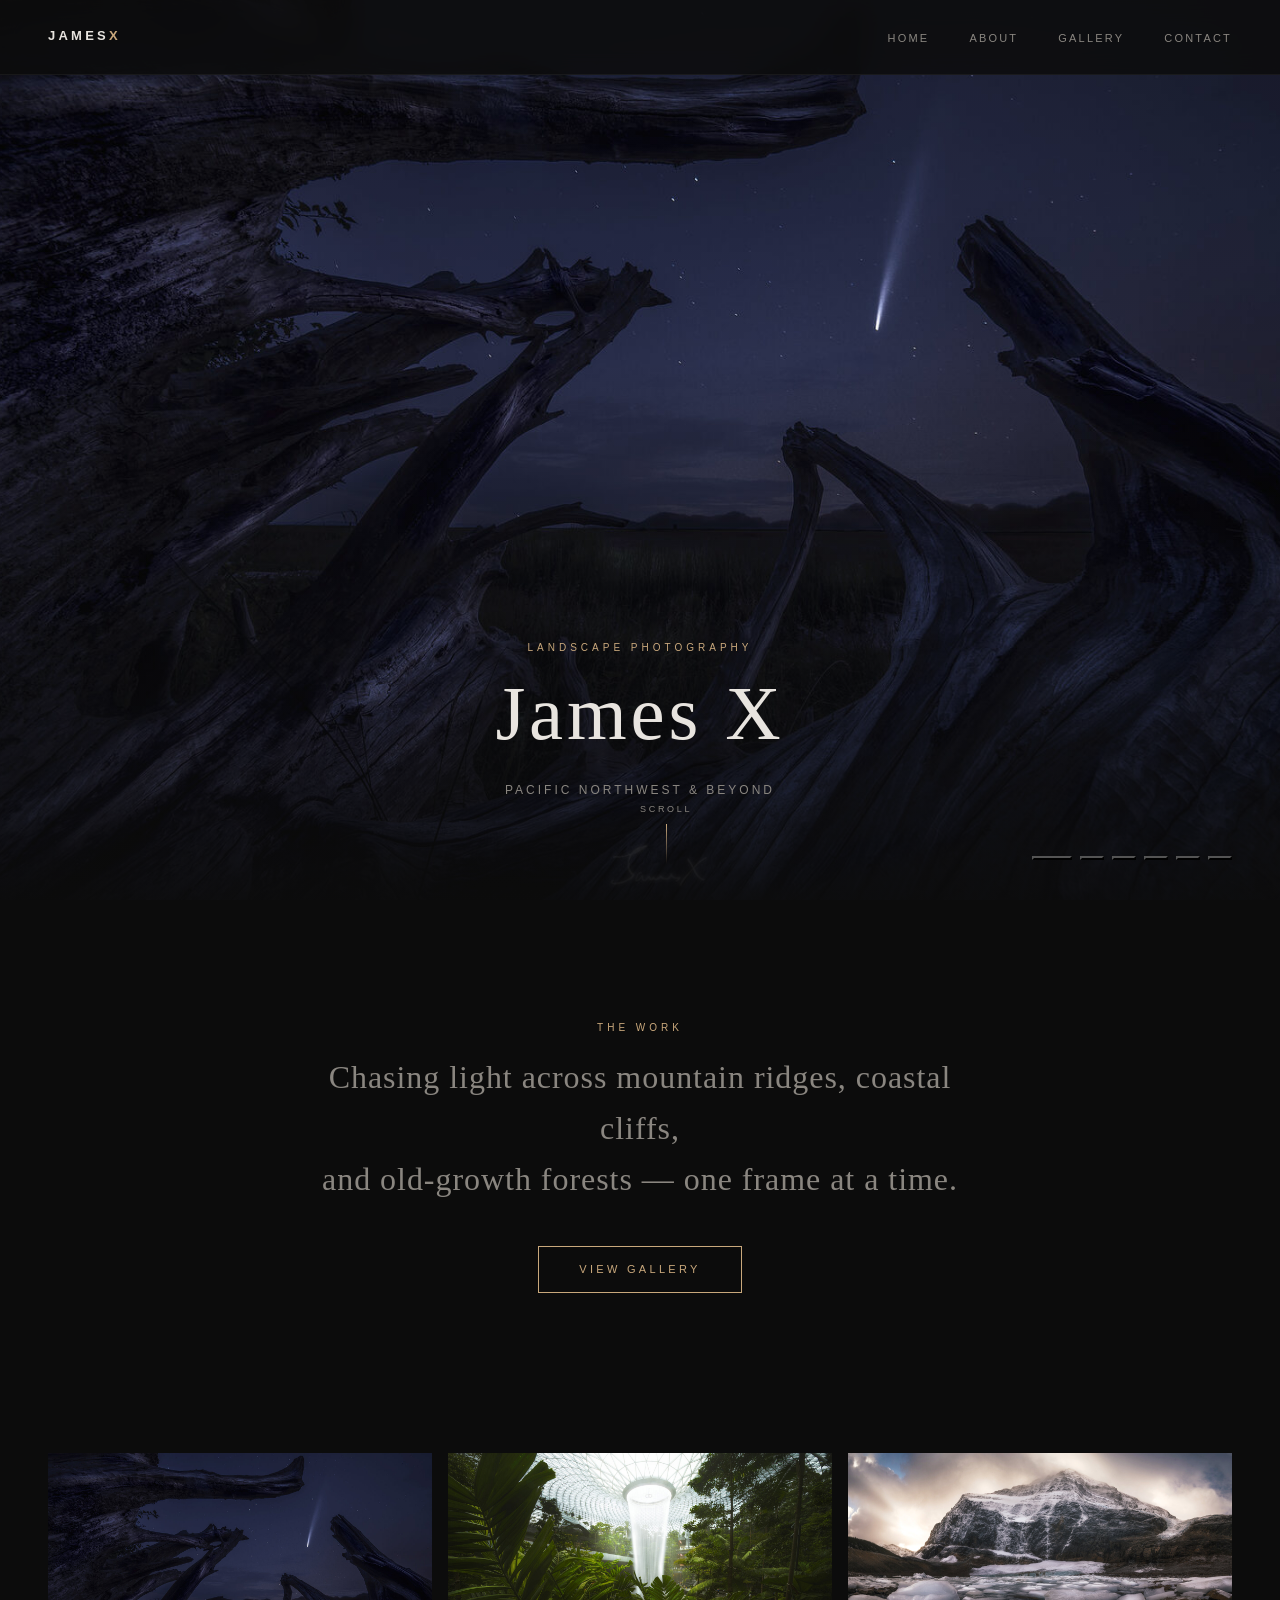
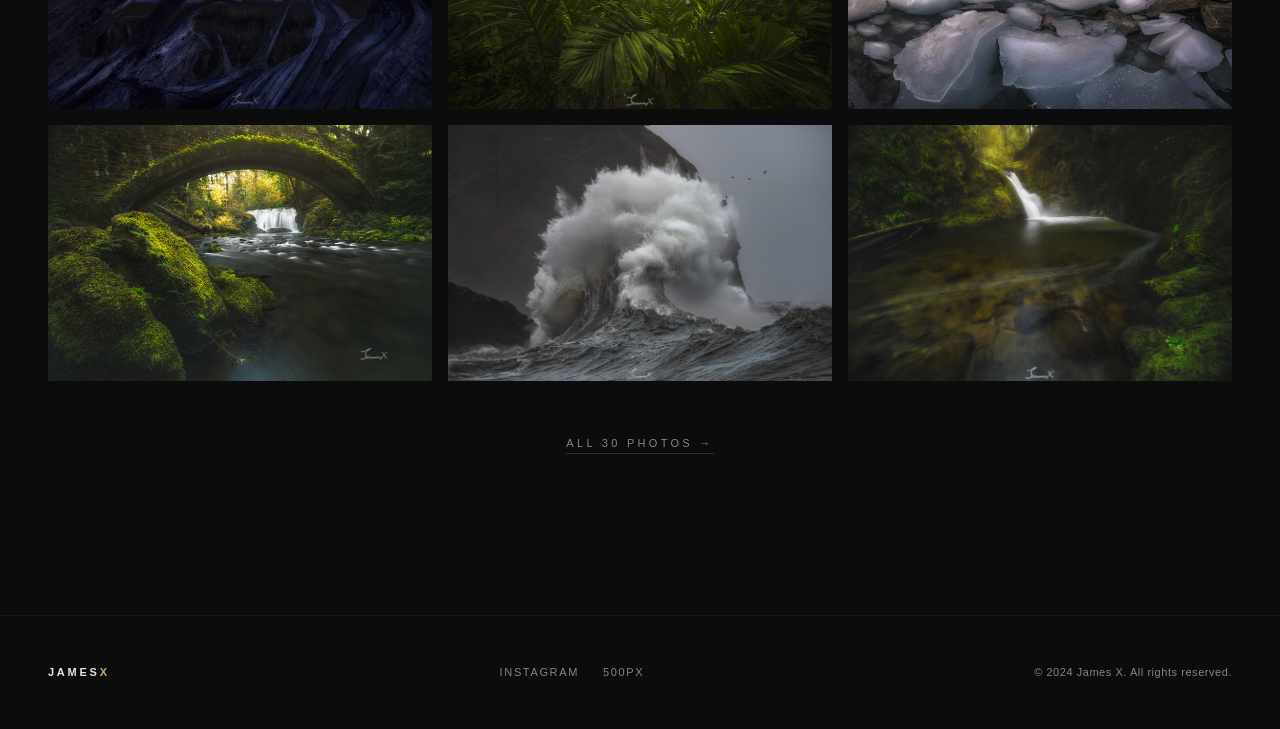
==== index.html @ d6a3ffb2 "Initial commit: landscape photography website" ====
<!DOCTYPE html>
<html lang="en">
<head>
  <meta charset="UTF-8" />
  <meta name="viewport" content="width=device-width, initial-scale=1.0" />
  <title>James X — Landscape Photography</title>
  <meta name="description" content="James X — Capturing the raw beauty of the Pacific Northwest and beyond. Landscape photography portfolio." />
  <meta property="og:title" content="James X — Landscape Photography" />
  <meta property="og:description" content="Capturing the raw beauty of the Pacific Northwest and beyond." />
  <meta property="og:type" content="website" />
  <link rel="stylesheet" href="css/style.css" />
</head>
<body>

  <!-- Navigation -->
  <nav class="nav" role="navigation" aria-label="Main navigation">
    <a href="index.html" class="nav-logo">James<span>X</span></a>
    <ul class="nav-links">
      <li><a href="index.html" class="active">Home</a></li>
      <li><a href="about.html">About</a></li>
      <li><a href="gallery.html">Gallery</a></li>
      <li><a href="contact.html">Contact</a></li>
    </ul>
    <button class="nav-hamburger" aria-label="Toggle menu" aria-expanded="false">
      <span></span><span></span><span></span>
    </button>
  </nav>

  <!-- Mobile Menu -->
  <div class="mobile-menu" aria-hidden="true">
    <a href="index.html">Home</a>
    <a href="about.html">About</a>
    <a href="gallery.html">Gallery</a>
    <a href="contact.html">Contact</a>
  </div>

  <!-- Hero -->
  <section class="hero" aria-label="Featured photographs">
    <div class="hero-slides"></div>
    <div class="hero-overlay"></div>
    <div class="hero-content">
      <p class="hero-eyebrow">Landscape Photography</p>
      <h1 class="hero-title">James X</h1>
      <p class="hero-subtitle">Pacific Northwest &amp; Beyond</p>
    </div>
    <div class="hero-dots" role="tablist" aria-label="Slide navigation"></div>
    <div class="hero-scroll" aria-hidden="true">
      <span>Scroll</span>
      <div class="hero-scroll-line"></div>
    </div>
  </section>

  <!-- Brief Intro -->
  <section class="section" id="intro">
    <div style="max-width:640px;margin:0 auto;text-align:center;">
      <p class="section-label">The Work</p>
      <h2 class="section-title" style="font-size:clamp(20px,3vw,32px);font-weight:300;line-height:1.6;color:var(--text-muted);">
        Chasing light across mountain ridges, coastal cliffs,<br>
        and old-growth forests — one frame at a time.
      </h2>
      <div style="margin-top:40px;">
        <a href="gallery.html" style="
          display:inline-block;
          padding:14px 40px;
          border:1px solid var(--accent);
          color:var(--accent);
          font-size:11px;
          letter-spacing:0.3em;
          text-transform:uppercase;
          transition:all 0.4s;
        " onmouseover="this.style.background='var(--accent)';this.style.color='var(--bg)'"
           onmouseout="this.style.background='';this.style.color='var(--accent)'">
          View Gallery
        </a>
      </div>
    </div>
  </section>

  <!-- Selected Work Preview -->
  <section class="section--tight" style="padding-top:40px;">
    <div class="gallery-grid">
      <div class="gallery-item">
        <img src="optimized/DSC_4479_ffff1.jpg" alt="Mountain landscape" loading="lazy" />
        <div class="gallery-item-info"><span>Mountain Light</span></div>
      </div>
      <div class="gallery-item">
        <img src="optimized/DSC_8958_ffff1.jpg" alt="Coastal cliffs" loading="lazy" />
        <div class="gallery-item-info"><span>Coastal Cliffs</span></div>
      </div>
      <div class="gallery-item">
        <img src="optimized/DSC_5586_ffff1.jpg" alt="Forest scene" loading="lazy" />
        <div class="gallery-item-info"><span>Old Growth</span></div>
      </div>
      <div class="gallery-item">
        <img src="optimized/DSC_5571-Edit_fff1.jpg" alt="Golden hour landscape" loading="lazy" />
        <div class="gallery-item-info"><span>Golden Hour</span></div>
      </div>
      <div class="gallery-item">
        <img src="optimized/DSC_2070_fff1.jpg" alt="Pacific Northwest" loading="lazy" />
        <div class="gallery-item-info"><span>Pacific Northwest</span></div>
      </div>
      <div class="gallery-item">
        <img src="optimized/DSC_0988_fff1.jpg" alt="Dramatic sky" loading="lazy" />
        <div class="gallery-item-info"><span>Dramatic Sky</span></div>
      </div>
    </div>
    <div style="text-align:center;margin-top:48px;">
      <a href="gallery.html" style="font-size:11px;letter-spacing:0.3em;text-transform:uppercase;color:var(--text-muted);border-bottom:1px solid rgba(255,255,255,0.15);padding-bottom:4px;transition:color 0.3s;"
         onmouseover="this.style.color='var(--accent)'" onmouseout="this.style.color='var(--text-muted)'">
        All 30 Photos &rarr;
      </a>
    </div>
  </section>

  <!-- Footer -->
  <footer class="footer">
    <div class="footer-logo">James<span style="color:var(--accent)">X</span></div>
    <div class="footer-social">
      <a href="https://instagram.com" target="_blank" rel="noopener">Instagram</a>
      <a href="https://500px.com" target="_blank" rel="noopener">500px</a>
    </div>
    <p class="footer-copy">&copy; 2024 James X. All rights reserved.</p>
  </footer>

  <script src="js/main.js"></script>
</body>
</html>
---- css/style.css ----
/* ============================================
   JAMES X LANDSCAPE PHOTOGRAPHY
   Minimalist Portfolio
   ============================================ */

/* --- Reset & Base --- */
*, *::before, *::after {
  box-sizing: border-box;
  margin: 0;
  padding: 0;
}

:root {
  --bg: #0c0c0c;
  --bg-secondary: #141414;
  --text: #e8e4df;
  --text-muted: #8a8680;
  --accent: #c9a87c;
  --nav-bg: rgba(12, 12, 12, 0.85);
  --font-main: 'Helvetica Neue', Helvetica, Arial, sans-serif;
  --font-serif: Georgia, 'Times New Roman', serif;
}

html {
  scroll-behavior: smooth;
}

body {
  background: var(--bg);
  color: var(--text);
  font-family: var(--font-main);
  line-height: 1.6;
  overflow-x: hidden;
}

a {
  color: inherit;
  text-decoration: none;
}

img {
  display: block;
  max-width: 100%;
}

ul { list-style: none; }

/* --- Navigation --- */
.nav {
  position: fixed;
  top: 0;
  left: 0;
  right: 0;
  z-index: 100;
  display: flex;
  align-items: center;
  justify-content: space-between;
  padding: 24px 48px;
  background: var(--nav-bg);
  backdrop-filter: blur(12px);
  -webkit-backdrop-filter: blur(12px);
  border-bottom: 1px solid rgba(255,255,255,0.05);
  transition: all 0.4s ease;
}

.nav.scrolled {
  padding: 16px 48px;
  background: rgba(12, 12, 12, 0.95);
}

.nav-logo {
  font-size: 13px;
  font-weight: 700;
  letter-spacing: 0.25em;
  text-transform: uppercase;
  color: var(--text);
}

.nav-logo span {
  color: var(--accent);
}

.nav-links {
  display: flex;
  gap: 40px;
}

.nav-links a {
  font-size: 11px;
  font-weight: 500;
  letter-spacing: 0.2em;
  text-transform: uppercase;
  color: var(--text-muted);
  transition: color 0.3s ease;
  position: relative;
}

.nav-links a::after {
  content: '';
  position: absolute;
  bottom: -4px;
  left: 0;
  width: 0;
  height: 1px;
  background: var(--accent);
  transition: width 0.3s ease;
}

.nav-links a:hover,
.nav-links a.active {
  color: var(--text);
}

.nav-links a:hover::after,
.nav-links a.active::after {
  width: 100%;
}

.nav-hamburger {
  display: none;
  flex-direction: column;
  gap: 5px;
  cursor: pointer;
  z-index: 200;
}

.nav-hamburger span {
  display: block;
  width: 24px;
  height: 1px;
  background: var(--text);
  transition: all 0.3s ease;
}

.nav-hamburger.open span:nth-child(1) { transform: rotate(45deg) translate(5px, 4px); }
.nav-hamburger.open span:nth-child(2) { opacity: 0; }
.nav-hamburger.open span:nth-child(3) { transform: rotate(-45deg) translate(5px, -4px); }

/* Mobile nav */
.mobile-menu {
  display: none;
  position: fixed;
  inset: 0;
  background: var(--bg);
  z-index: 150;
  flex-direction: column;
  align-items: center;
  justify-content: center;
  gap: 32px;
  opacity: 0;
  transition: opacity 0.3s ease;
}

.mobile-menu.open {
  display: flex;
  opacity: 1;
}

.mobile-menu a {
  font-size: 14px;
  letter-spacing: 0.3em;
  text-transform: uppercase;
  color: var(--text-muted);
  transition: color 0.3s;
}

.mobile-menu a:hover { color: var(--text); }

/* --- Hero Section --- */
.hero {
  position: relative;
  width: 100%;
  height: 100vh;
  min-height: 600px;
  overflow: hidden;
}

.hero-slides {
  position: absolute;
  inset: 0;
}

.hero-slide {
  position: absolute;
  inset: 0;
  opacity: 0;
  transition: opacity 1.5s ease;
}

.hero-slide.active {
  opacity: 1;
}

.hero-slide img {
  width: 100%;
  height: 100%;
  object-fit: cover;
  object-position: center;
}

.hero-overlay {
  position: absolute;
  inset: 0;
  background: linear-gradient(
    to bottom,
    rgba(12,12,12,0.2) 0%,
    rgba(12,12,12,0) 40%,
    rgba(12,12,12,0.5) 80%,
    rgba(12,12,12,0.9) 100%
  );
  z-index: 1;
}

.hero-content {
  position: absolute;
  bottom: 100px;
  left: 0;
  right: 0;
  text-align: center;
  z-index: 2;
  padding: 0 24px;
}

.hero-eyebrow {
  font-size: 10px;
  letter-spacing: 0.4em;
  text-transform: uppercase;
  color: var(--accent);
  margin-bottom: 16px;
  opacity: 0;
  transform: translateY(20px);
  animation: fadeUp 1s ease 0.5s forwards;
}

.hero-title {
  font-family: var(--font-serif);
  font-size: clamp(36px, 6vw, 80px);
  font-weight: 300;
  letter-spacing: 0.05em;
  color: var(--text);
  line-height: 1.1;
  margin-bottom: 24px;
  opacity: 0;
  transform: translateY(20px);
  animation: fadeUp 1s ease 0.7s forwards;
}

.hero-subtitle {
  font-size: 12px;
  letter-spacing: 0.25em;
  text-transform: uppercase;
  color: var(--text-muted);
  opacity: 0;
  transform: translateY(20px);
  animation: fadeUp 1s ease 0.9s forwards;
}

.hero-scroll {
  position: absolute;
  bottom: 36px;
  left: 50%;
  transform: translateX(-50%);
  z-index: 2;
  display: flex;
  flex-direction: column;
  align-items: center;
  gap: 8px;
  opacity: 0;
  animation: fadeUp 1s ease 1.2s forwards;
}

.hero-scroll span {
  font-size: 9px;
  letter-spacing: 0.3em;
  text-transform: uppercase;
  color: var(--text-muted);
}

.hero-scroll-line {
  width: 1px;
  height: 40px;
  background: linear-gradient(to bottom, var(--accent), transparent);
  animation: scrollPulse 2s ease infinite;
}

@keyframes scrollPulse {
  0%, 100% { opacity: 0.3; transform: scaleY(0.8); }
  50% { opacity: 1; transform: scaleY(1); }
}

@keyframes fadeUp {
  to { opacity: 1; transform: translateY(0); }
}

/* Hero nav dots */
.hero-dots {
  position: absolute;
  bottom: 40px;
  right: 48px;
  z-index: 3;
  display: flex;
  gap: 8px;
}

.hero-dot {
  width: 24px;
  height: 2px;
  background: rgba(255,255,255,0.25);
  cursor: pointer;
  transition: all 0.3s ease;
}

.hero-dot.active {
  background: var(--accent);
  width: 40px;
}

/* --- Page Sections --- */
.page {
  min-height: 100vh;
}

/* --- Section Spacing --- */
.section {
  padding: 120px 48px;
}

.section--tight {
  padding: 80px 48px;
}

.section-header {
  margin-bottom: 64px;
}

.section-label {
  font-size: 10px;
  letter-spacing: 0.4em;
  text-transform: uppercase;
  color: var(--accent);
  margin-bottom: 16px;
}

.section-title {
  font-family: var(--font-serif);
  font-size: clamp(28px, 4vw, 48px);
  font-weight: 300;
  letter-spacing: 0.03em;
  color: var(--text);
  line-height: 1.2;
}

/* --- About Section --- */
.about {
  display: grid;
  grid-template-columns: 1fr 1fr;
  gap: 80px;
  align-items: center;
  max-width: 1200px;
  margin: 0 auto;
}

.about-image {
  position: relative;
}

.about-image img {
  width: 100%;
  aspect-ratio: 3/4;
  object-fit: cover;
}

.about-image::after {
  content: '';
  position: absolute;
  top: 24px;
  left: 24px;
  right: -24px;
  bottom: -24px;
  border: 1px solid var(--accent);
  opacity: 0.3;
  z-index: -1;
}

.about-text p {
  color: var(--text-muted);
  font-size: 15px;
  line-height: 1.9;
  margin-bottom: 20px;
}

.about-text p:first-of-type {
  font-family: var(--font-serif);
  font-size: 18px;
  color: var(--text);
  line-height: 1.7;
}

.about-stats {
  display: flex;
  gap: 48px;
  margin-top: 40px;
  padding-top: 40px;
  border-top: 1px solid rgba(255,255,255,0.08);
}

.stat-number {
  font-family: var(--font-serif);
  font-size: 40px;
  color: var(--accent);
  line-height: 1;
}

.stat-label {
  font-size: 10px;
  letter-spacing: 0.2em;
  text-transform: uppercase;
  color: var(--text-muted);
  margin-top: 6px;
}

/* --- Gallery Grid --- */
.gallery-grid {
  display: grid;
  grid-template-columns: repeat(3, 1fr);
  gap: 16px;
  max-width: 1600px;
  margin: 0 auto;
}

.gallery-item {
  position: relative;
  overflow: hidden;
  cursor: pointer;
  aspect-ratio: 3/2;
}

.gallery-item img {
  width: 100%;
  height: 100%;
  object-fit: cover;
  transition: transform 0.8s cubic-bezier(0.25, 0.46, 0.45, 0.94);
}

.gallery-item::after {
  content: '';
  position: absolute;
  inset: 0;
  background: linear-gradient(to top, rgba(12,12,12,0.7) 0%, transparent 50%);
  opacity: 0;
  transition: opacity 0.4s ease;
}

.gallery-item:hover img {
  transform: scale(1.05);
}

.gallery-item:hover::after {
  opacity: 1;
}

.gallery-item-info {
  position: absolute;
  bottom: 16px;
  left: 16px;
  z-index: 2;
  opacity: 0;
  transform: translateY(8px);
  transition: all 0.4s ease;
}

.gallery-item:hover .gallery-item-info {
  opacity: 1;
  transform: translateY(0);
}

.gallery-item-info span {
  font-size: 10px;
  letter-spacing: 0.2em;
  text-transform: uppercase;
  color: var(--text);
}

/* --- Lightbox --- */
.lightbox {
  position: fixed;
  inset: 0;
  background: rgba(8, 8, 8, 0.97);
  z-index: 1000;
  display: flex;
  align-items: center;
  justify-content: center;
  opacity: 0;
  pointer-events: none;
  transition: opacity 0.4s ease;
}

.lightbox.open {
  opacity: 1;
  pointer-events: all;
}

.lightbox-img {
  max-width: 90vw;
  max-height: 90vh;
  object-fit: contain;
  box-shadow: 0 40px 80px rgba(0,0,0,0.8);
}

.lightbox-close {
  position: absolute;
  top: 32px;
  right: 40px;
  font-size: 28px;
  color: var(--text-muted);
  cursor: pointer;
  background: none;
  border: none;
  font-weight: 300;
  line-height: 1;
  transition: color 0.3s;
  z-index: 10;
}

.lightbox-close:hover { color: var(--text); }

.lightbox-nav {
  position: absolute;
  top: 50%;
  transform: translateY(-50%);
  font-size: 32px;
  color: var(--text-muted);
  cursor: pointer;
  background: none;
  border: none;
  padding: 20px;
  transition: color 0.3s;
  user-select: none;
}

.lightbox-nav:hover { color: var(--text); }
.lightbox-prev { left: 24px; }
.lightbox-next { right: 24px; }

.lightbox-counter {
  position: absolute;
  bottom: 32px;
  left: 50%;
  transform: translateX(-50%);
  font-size: 11px;
  letter-spacing: 0.3em;
  color: var(--text-muted);
}

/* --- Contact Section --- */
.contact {
  max-width: 720px;
  margin: 0 auto;
}

.contact-intro {
  color: var(--text-muted);
  font-size: 15px;
  line-height: 1.8;
  margin-bottom: 56px;
  max-width: 480px;
}

.contact-form {
  display: flex;
  flex-direction: column;
  gap: 28px;
}

.form-group {
  display: flex;
  flex-direction: column;
  gap: 10px;
}

.form-group label {
  font-size: 10px;
  letter-spacing: 0.3em;
  text-transform: uppercase;
  color: var(--text-muted);
}

.form-group input,
.form-group textarea {
  background: transparent;
  border: none;
  border-bottom: 1px solid rgba(255,255,255,0.15);
  color: var(--text);
  font-family: var(--font-main);
  font-size: 15px;
  padding: 12px 0;
  outline: none;
  transition: border-color 0.3s;
  width: 100%;
}

.form-group input:focus,
.form-group textarea:focus {
  border-color: var(--accent);
}

.form-group textarea {
  resize: none;
  min-height: 120px;
}

.form-submit {
  align-self: flex-start;
  margin-top: 16px;
  padding: 16px 48px;
  background: transparent;
  border: 1px solid var(--accent);
  color: var(--accent);
  font-family: var(--font-main);
  font-size: 11px;
  letter-spacing: 0.3em;
  text-transform: uppercase;
  cursor: pointer;
  transition: all 0.4s ease;
}

.form-submit:hover {
  background: var(--accent);
  color: var(--bg);
}

/* --- Footer --- */
.footer {
  padding: 48px;
  display: flex;
  align-items: center;
  justify-content: space-between;
  border-top: 1px solid rgba(255,255,255,0.06);
  margin-top: 80px;
}

.footer-logo {
  font-size: 11px;
  font-weight: 700;
  letter-spacing: 0.25em;
  text-transform: uppercase;
}

.footer-copy {
  font-size: 11px;
  color: var(--text-muted);
  letter-spacing: 0.05em;
}

.footer-social {
  display: flex;
  gap: 24px;
}

.footer-social a {
  font-size: 11px;
  letter-spacing: 0.15em;
  text-transform: uppercase;
  color: var(--text-muted);
  transition: color 0.3s;
}

.footer-social a:hover { color: var(--accent); }

/* --- Utility --- */
.text-accent { color: var(--accent); }
.text-muted { color: var(--text-muted); }
.visually-hidden { position: absolute; width: 1px; height: 1px; overflow: hidden; clip: rect(0,0,0,0); }

/* --- Page Transitions --- */
.page { animation: pageIn 0.6s ease forwards; }

@keyframes pageIn {
  from { opacity: 0; transform: translateY(16px); }
  to { opacity: 1; transform: translateY(0); }
}

/* --- Responsive --- */
@media (max-width: 1024px) {
  .gallery-grid { grid-template-columns: repeat(2, 1fr); }
  .about { gap: 48px; }
}

@media (max-width: 768px) {
  .nav { padding: 20px 24px; }
  .nav-links { display: none; }
  .nav-hamburger { display: flex; }

  .section, .section--tight { padding: 80px 24px; }

  .hero-content { bottom: 80px; }

  .about {
    grid-template-columns: 1fr;
    gap: 40px;
  }

  .about-stats { gap: 32px; }

  .gallery-grid { grid-template-columns: 1fr; gap: 12px; }

  .footer {
    flex-direction: column;
    gap: 24px;
    text-align: center;
    padding: 40px 24px;
  }

  .hero-dots { right: 24px; }

  .lightbox-prev { left: 8px; }
  .lightbox-next { right: 8px; }
}
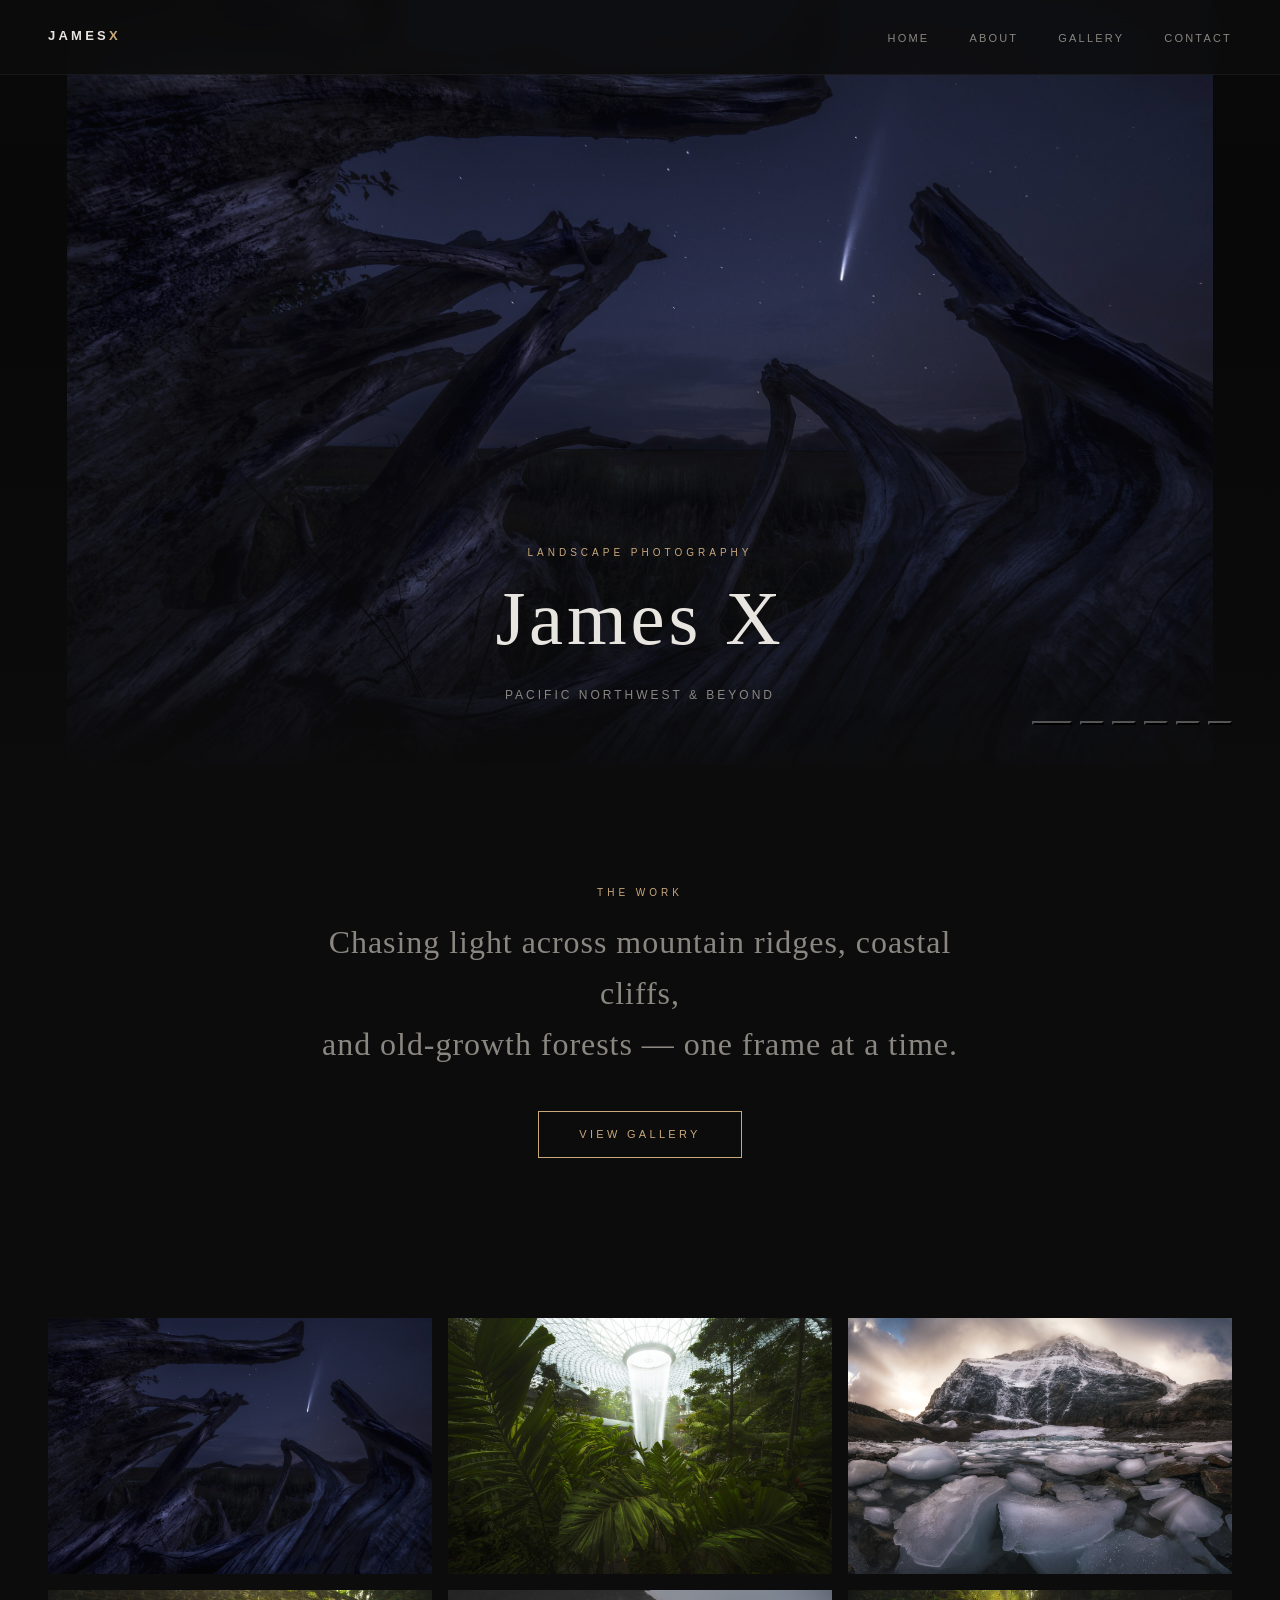
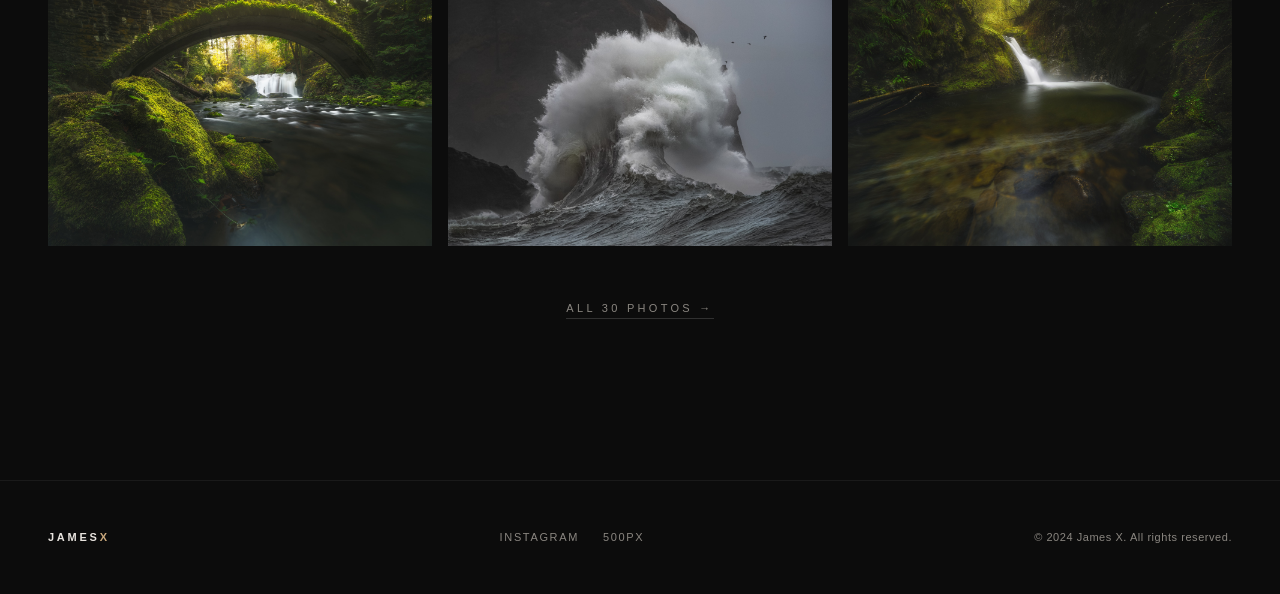
==== commit 21bb566a: "Remove scroll indicator from landscape website" ====
--- a/index.html
+++ b/index.html
@@ -44,10 +44,6 @@
       <p class="hero-subtitle">Pacific Northwest &amp; Beyond</p>
     </div>
     <div class="hero-dots" role="tablist" aria-label="Slide navigation"></div>
-    <div class="hero-scroll" aria-hidden="true">
-      <span>Scroll</span>
-      <div class="hero-scroll-line"></div>
-    </div>
   </section>
 
   <!-- Brief Intro -->
--- a/css/style.css
+++ b/css/style.css
@@ -170,14 +170,21 @@
 .hero {
   position: relative;
   width: 100%;
-  height: 100vh;
-  min-height: 600px;
+  aspect-ratio: 3 / 2;
+  max-height: 85vh;
   overflow: hidden;
+  background: #080808;
+  display: flex;
+  align-items: center;
+  justify-content: center;
 }
 
 .hero-slides {
   position: absolute;
   inset: 0;
+  display: flex;
+  align-items: center;
+  justify-content: center;
 }
 
 .hero-slide {
@@ -194,7 +201,7 @@
 .hero-slide img {
   width: 100%;
   height: 100%;
-  object-fit: cover;
+  object-fit: contain;
   object-position: center;
 }
 
@@ -213,7 +220,7 @@
 
 .hero-content {
   position: absolute;
-  bottom: 100px;
+  bottom: 60px;
   left: 0;
   right: 0;
   text-align: center;
@@ -693,7 +700,10 @@
 
   .section, .section--tight { padding: 80px 24px; }
 
-  .hero-content { bottom: 80px; }
+  .hero { aspect-ratio: 16 / 9; max-height: 70vh; }
+  .hero-content { bottom: 20px; padding: 0 16px; z-index: 5; }
+  .hero-subtitle { font-size: 10px; }
+  .hero-scroll { display: none; }
 
   .about {
     grid-template-columns: 1fr;
@@ -711,7 +721,7 @@
     padding: 40px 24px;
   }
 
-  .hero-dots { right: 24px; }
+  .hero-dots { right: 24px; bottom: 60px; }
 
   .lightbox-prev { left: 8px; }
   .lightbox-next { right: 8px; }
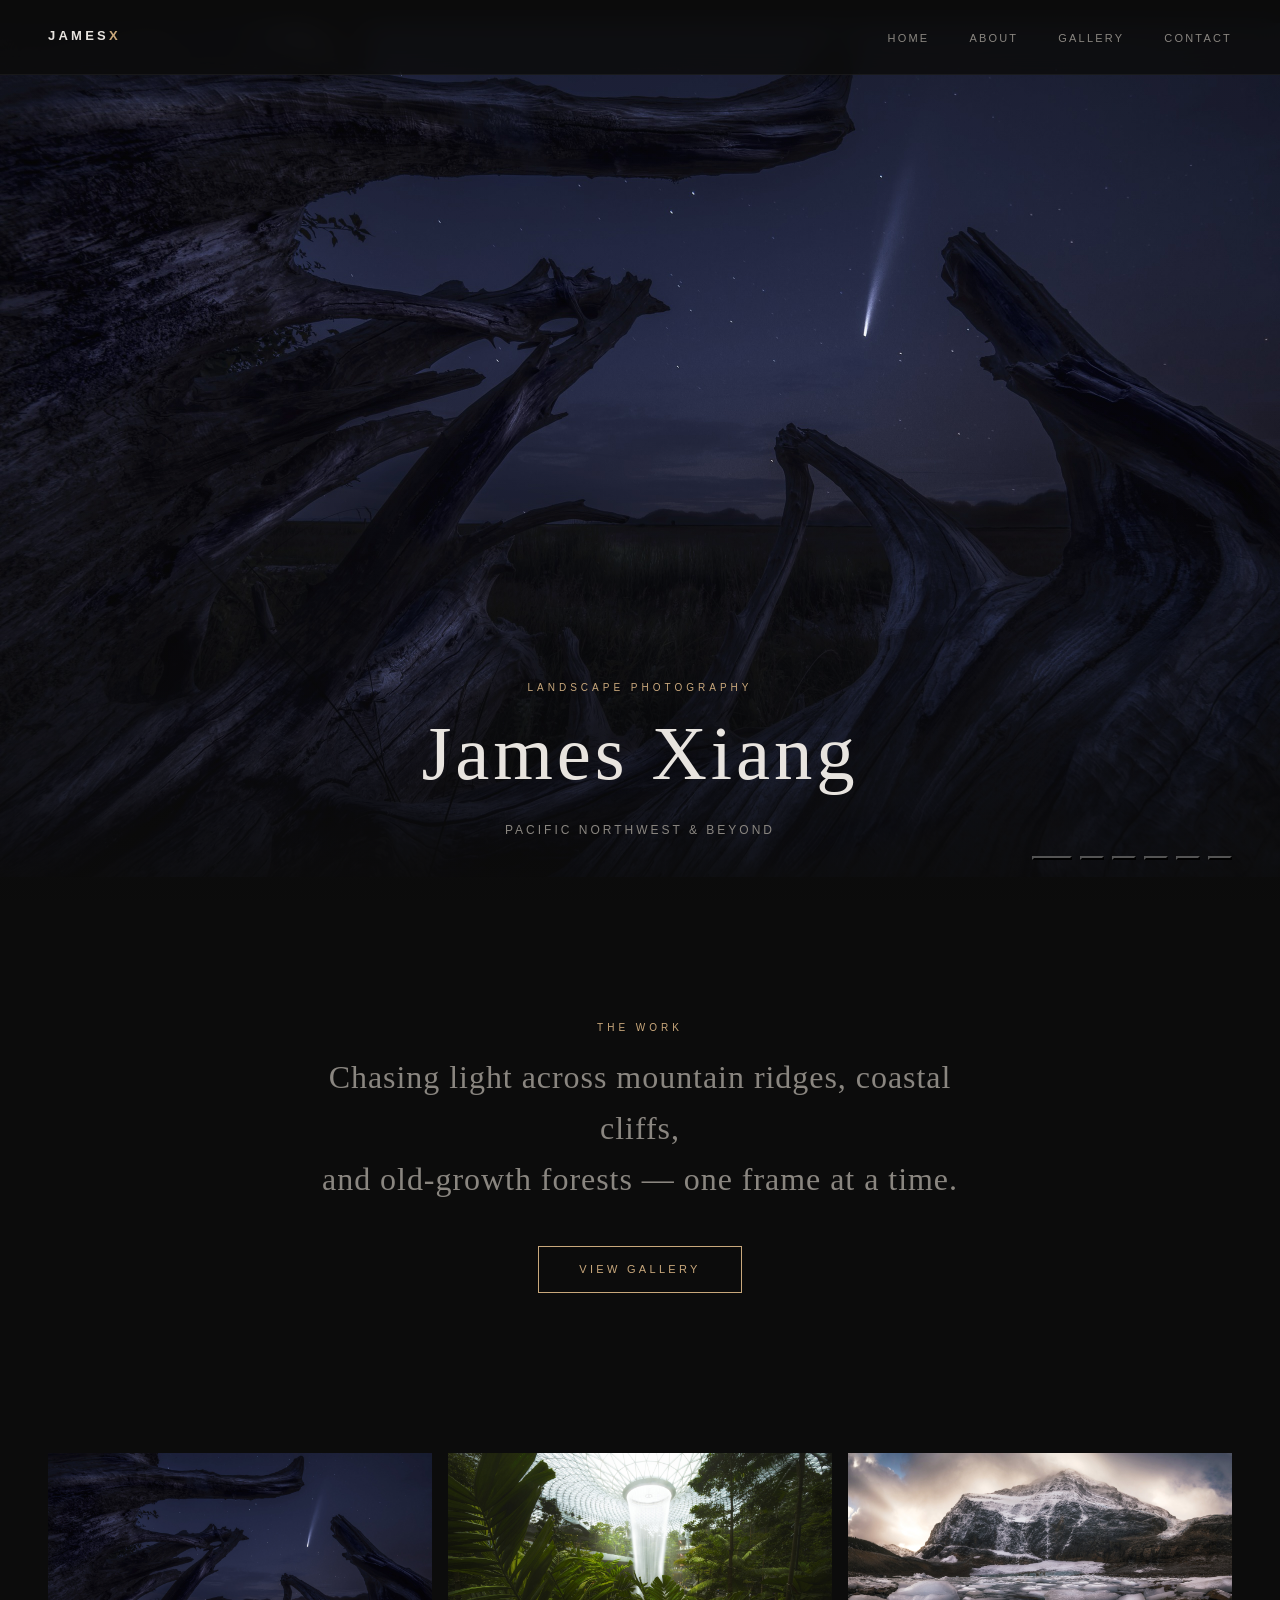
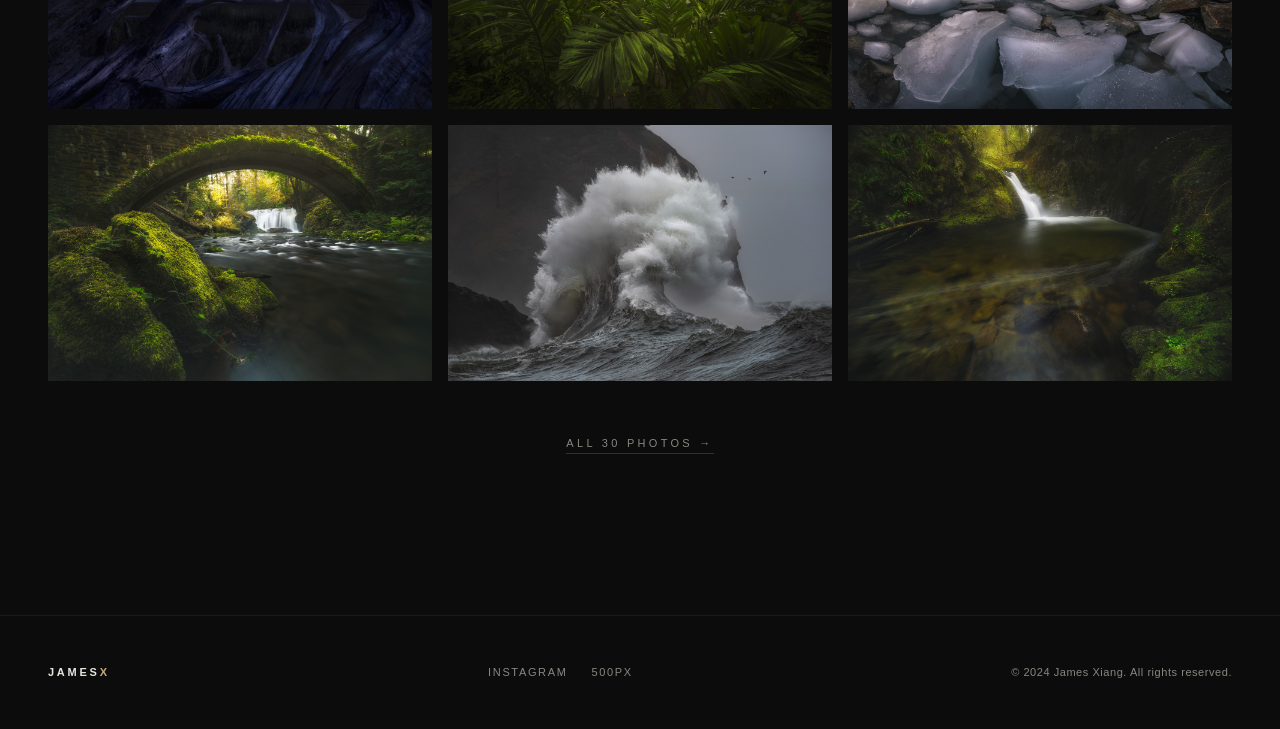
==== commit 3570e39d: "Update: James X → James Xiang across all pages" ====
--- a/index.html
+++ b/index.html
@@ -3,9 +3,9 @@
 <head>
   <meta charset="UTF-8" />
   <meta name="viewport" content="width=device-width, initial-scale=1.0" />
-  <title>James X — Landscape Photography</title>
-  <meta name="description" content="James X — Capturing the raw beauty of the Pacific Northwest and beyond. Landscape photography portfolio." />
-  <meta property="og:title" content="James X — Landscape Photography" />
+  <title>James Xiang — Landscape Photography</title>
+  <meta name="description" content="James Xiang — Capturing the raw beauty of the Pacific Northwest and beyond. Landscape photography portfolio." />
+  <meta property="og:title" content="James Xiang — Landscape Photography" />
   <meta property="og:description" content="Capturing the raw beauty of the Pacific Northwest and beyond." />
   <meta property="og:type" content="website" />
   <link rel="stylesheet" href="css/style.css" />
@@ -40,7 +40,7 @@
     <div class="hero-overlay"></div>
     <div class="hero-content">
       <p class="hero-eyebrow">Landscape Photography</p>
-      <h1 class="hero-title">James X</h1>
+      <h1 class="hero-title">James Xiang</h1>
       <p class="hero-subtitle">Pacific Northwest &amp; Beyond</p>
     </div>
     <div class="hero-dots" role="tablist" aria-label="Slide navigation"></div>
@@ -115,7 +115,7 @@
       <a href="https://instagram.com" target="_blank" rel="noopener">Instagram</a>
       <a href="https://500px.com" target="_blank" rel="noopener">500px</a>
     </div>
-    <p class="footer-copy">&copy; 2024 James X. All rights reserved.</p>
+    <p class="footer-copy">&copy; 2024 James Xiang. All rights reserved.</p>
   </footer>
 
   <script src="js/main.js"></script>
--- a/css/style.css
+++ b/css/style.css
@@ -170,8 +170,7 @@
 .hero {
   position: relative;
   width: 100%;
-  aspect-ratio: 3 / 2;
-  max-height: 85vh;
+  height: 100vh;
   overflow: hidden;
   background: #080808;
   display: flex;
@@ -700,7 +699,6 @@
 
   .section, .section--tight { padding: 80px 24px; }
 
-  .hero { aspect-ratio: 16 / 9; max-height: 70vh; }
   .hero-content { bottom: 20px; padding: 0 16px; z-index: 5; }
   .hero-subtitle { font-size: 10px; }
   .hero-scroll { display: none; }
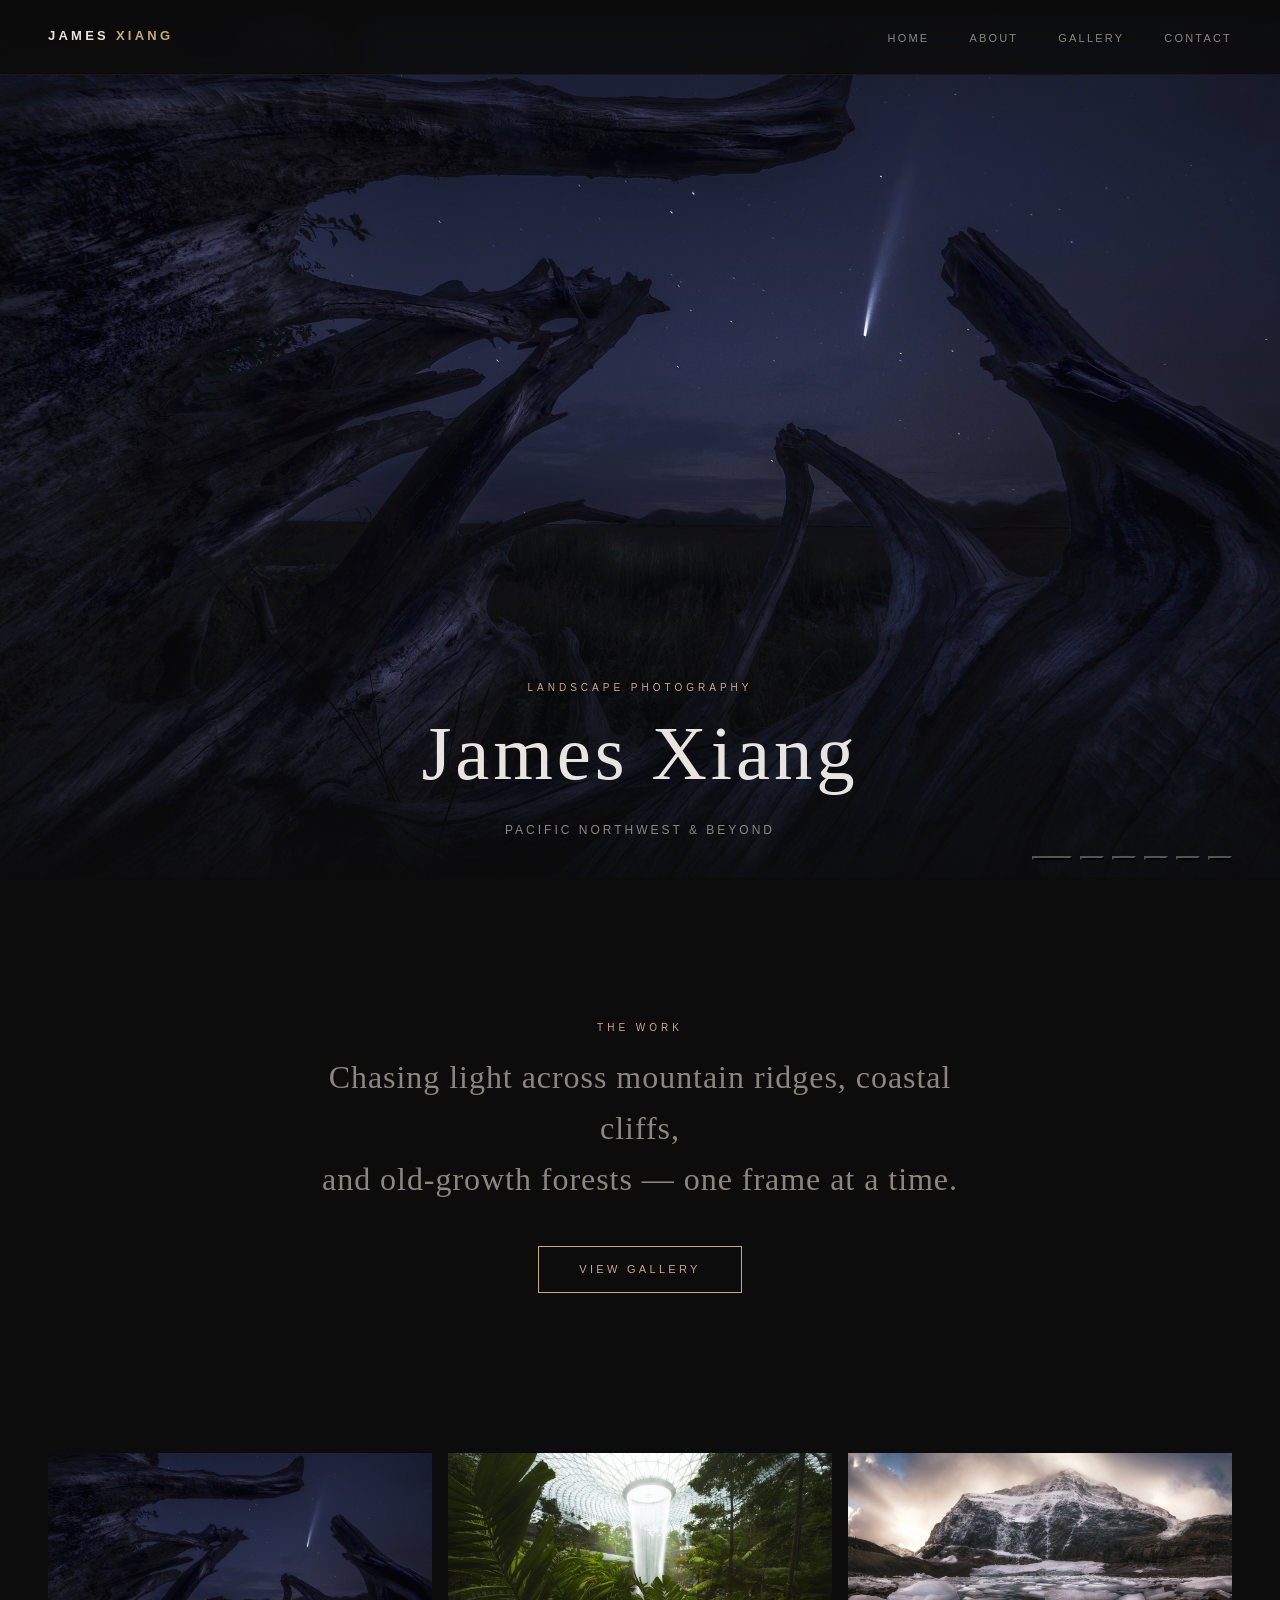
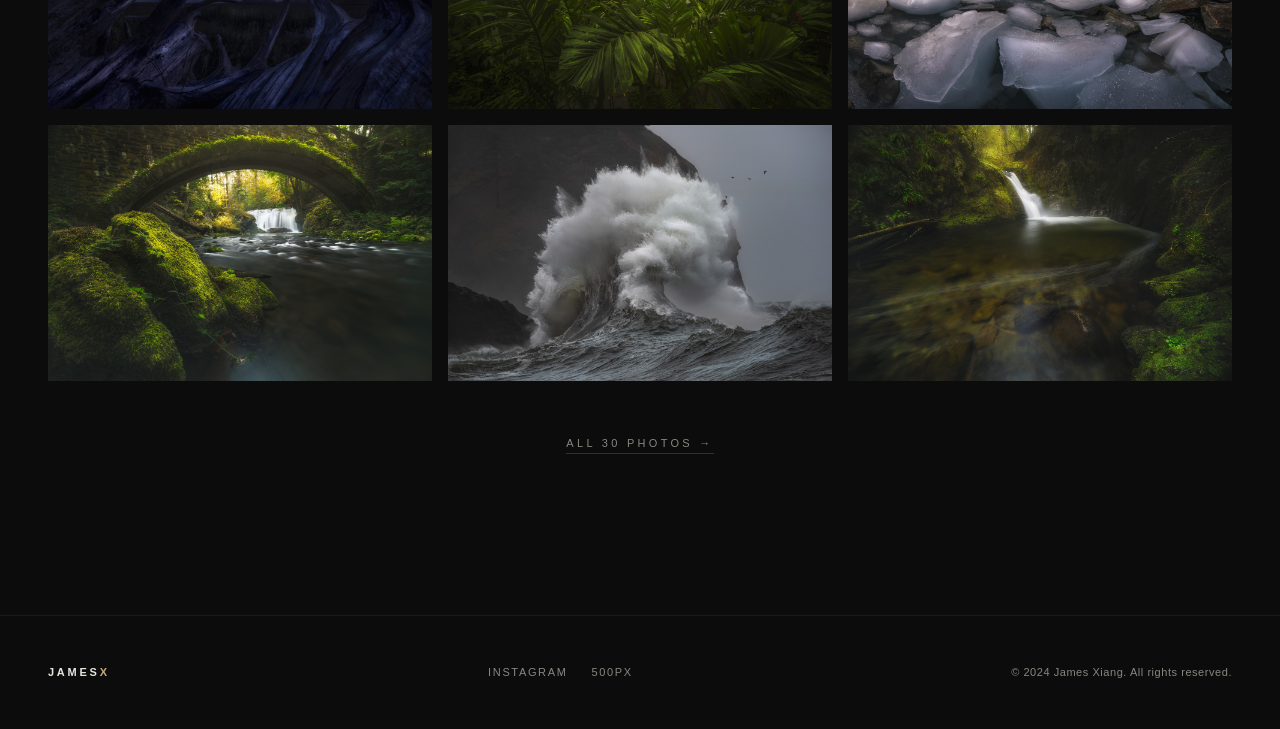
==== commit 9cd2f71c: "Fix: nav logo space James Xiang" ====
--- a/index.html
+++ b/index.html
@@ -14,7 +14,7 @@
 
   <!-- Navigation -->
   <nav class="nav" role="navigation" aria-label="Main navigation">
-    <a href="index.html" class="nav-logo">James<span>X</span></a>
+    <a href="index.html" class="nav-logo">James <span>Xiang</span></a>
     <ul class="nav-links">
       <li><a href="index.html" class="active">Home</a></li>
       <li><a href="about.html">About</a></li>
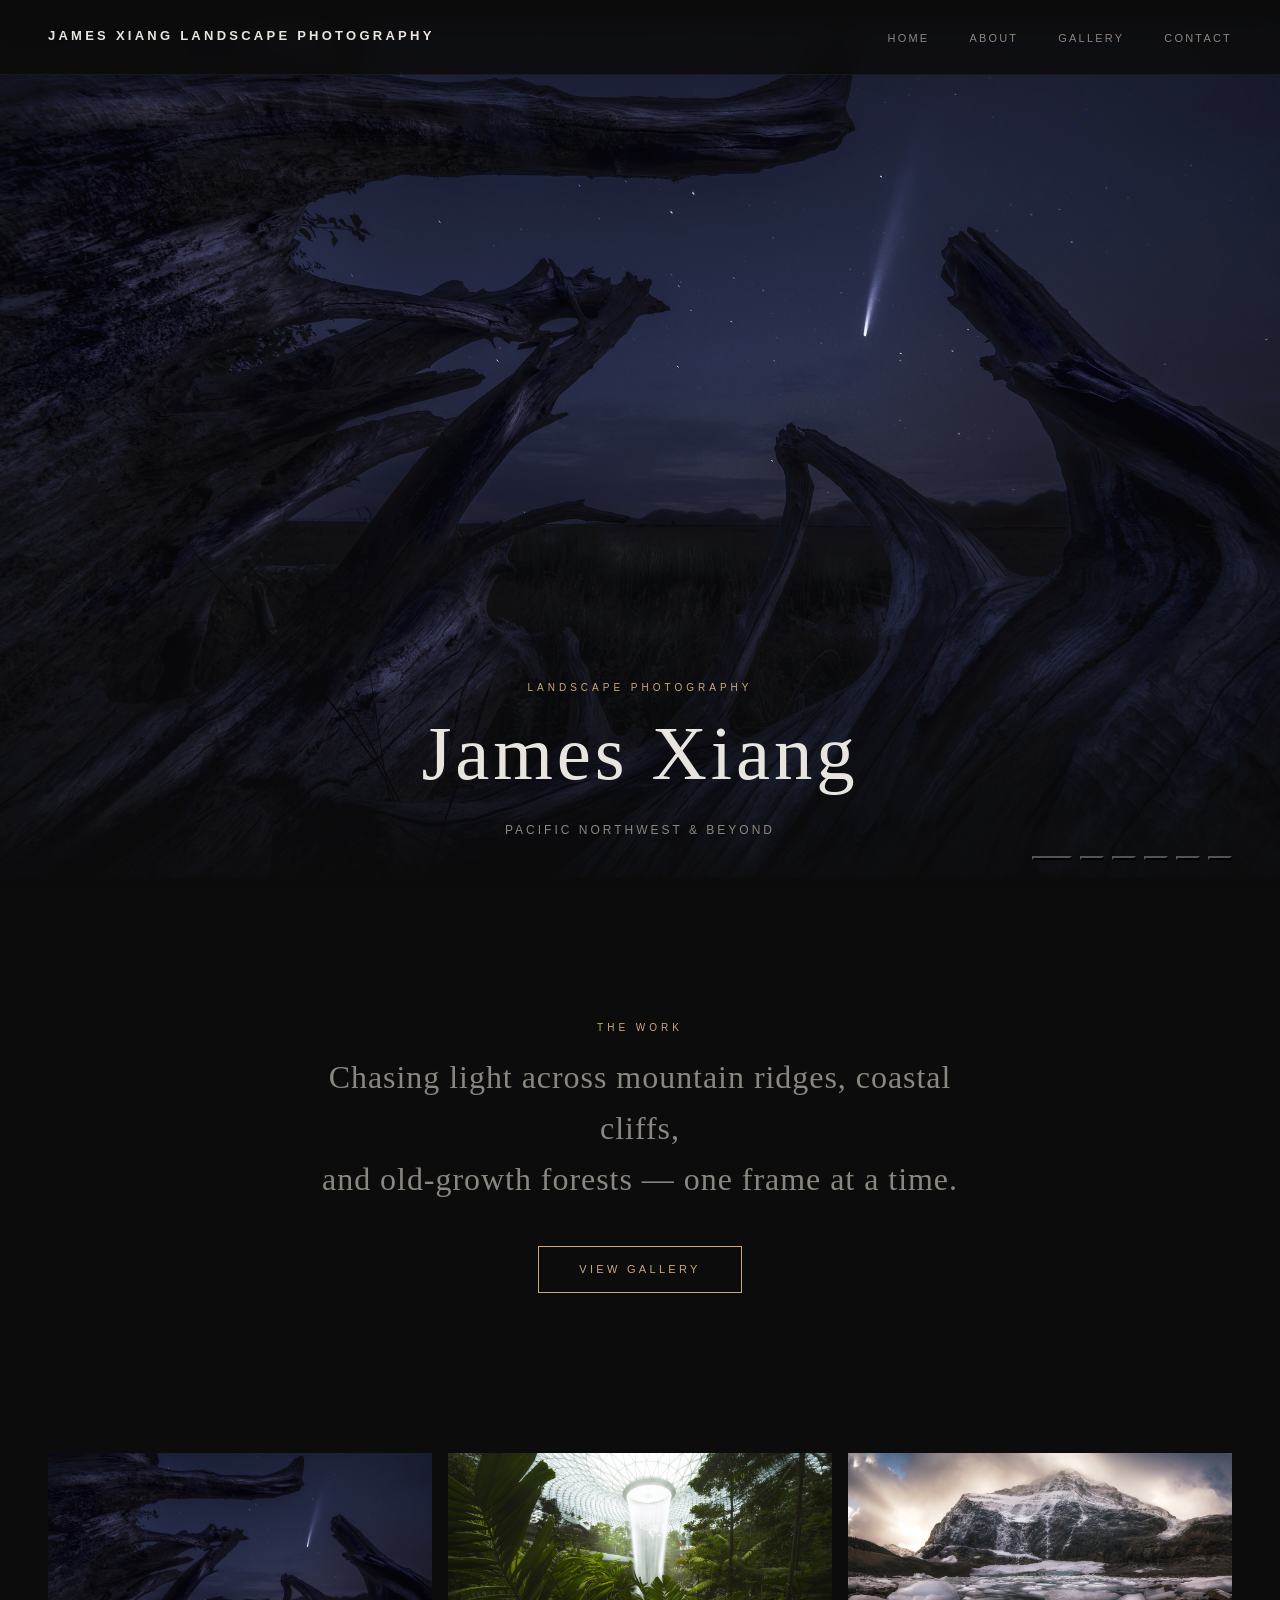
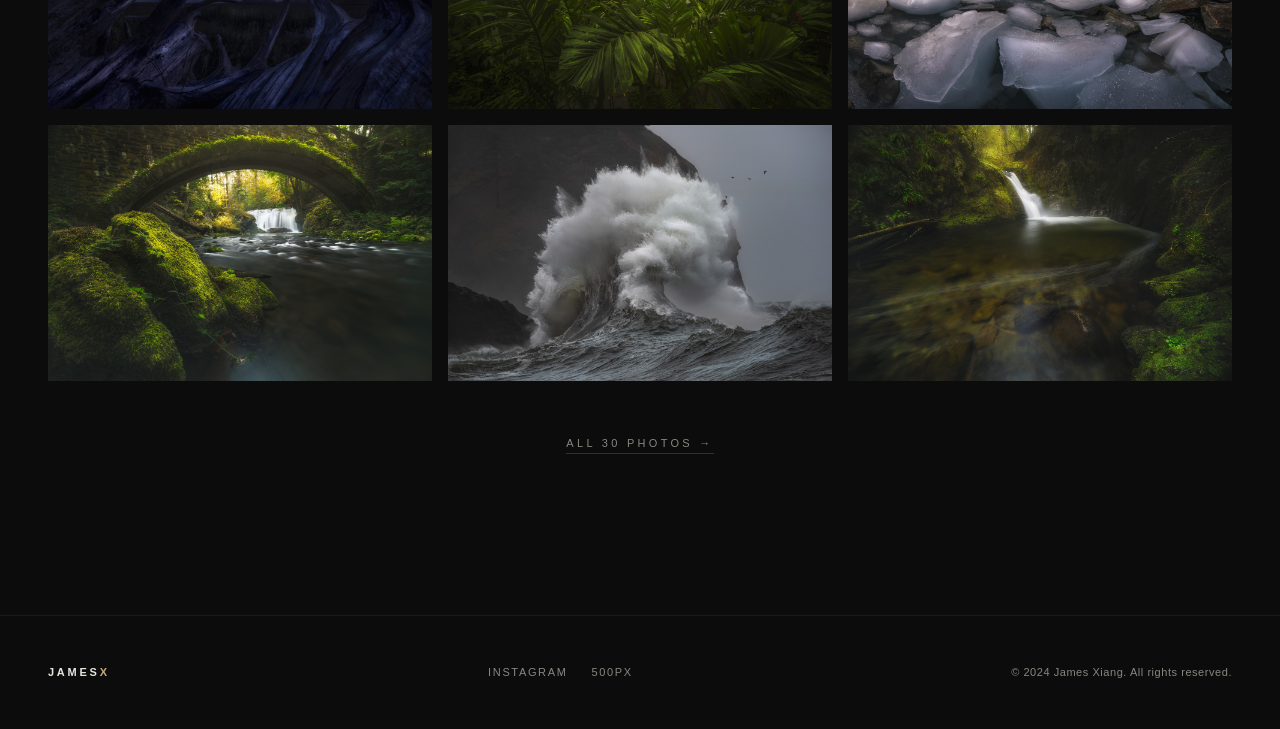
==== commit 4bd08d29: "Update nav logo to 'James Xiang Landscape Photography'" ====
--- a/index.html
+++ b/index.html
@@ -14,7 +14,7 @@
 
   <!-- Navigation -->
   <nav class="nav" role="navigation" aria-label="Main navigation">
-    <a href="index.html" class="nav-logo">James <span>Xiang</span></a>
+    <a href="index.html" class="nav-logo">James Xiang Landscape Photography</a>
     <ul class="nav-links">
       <li><a href="index.html" class="active">Home</a></li>
       <li><a href="about.html">About</a></li>
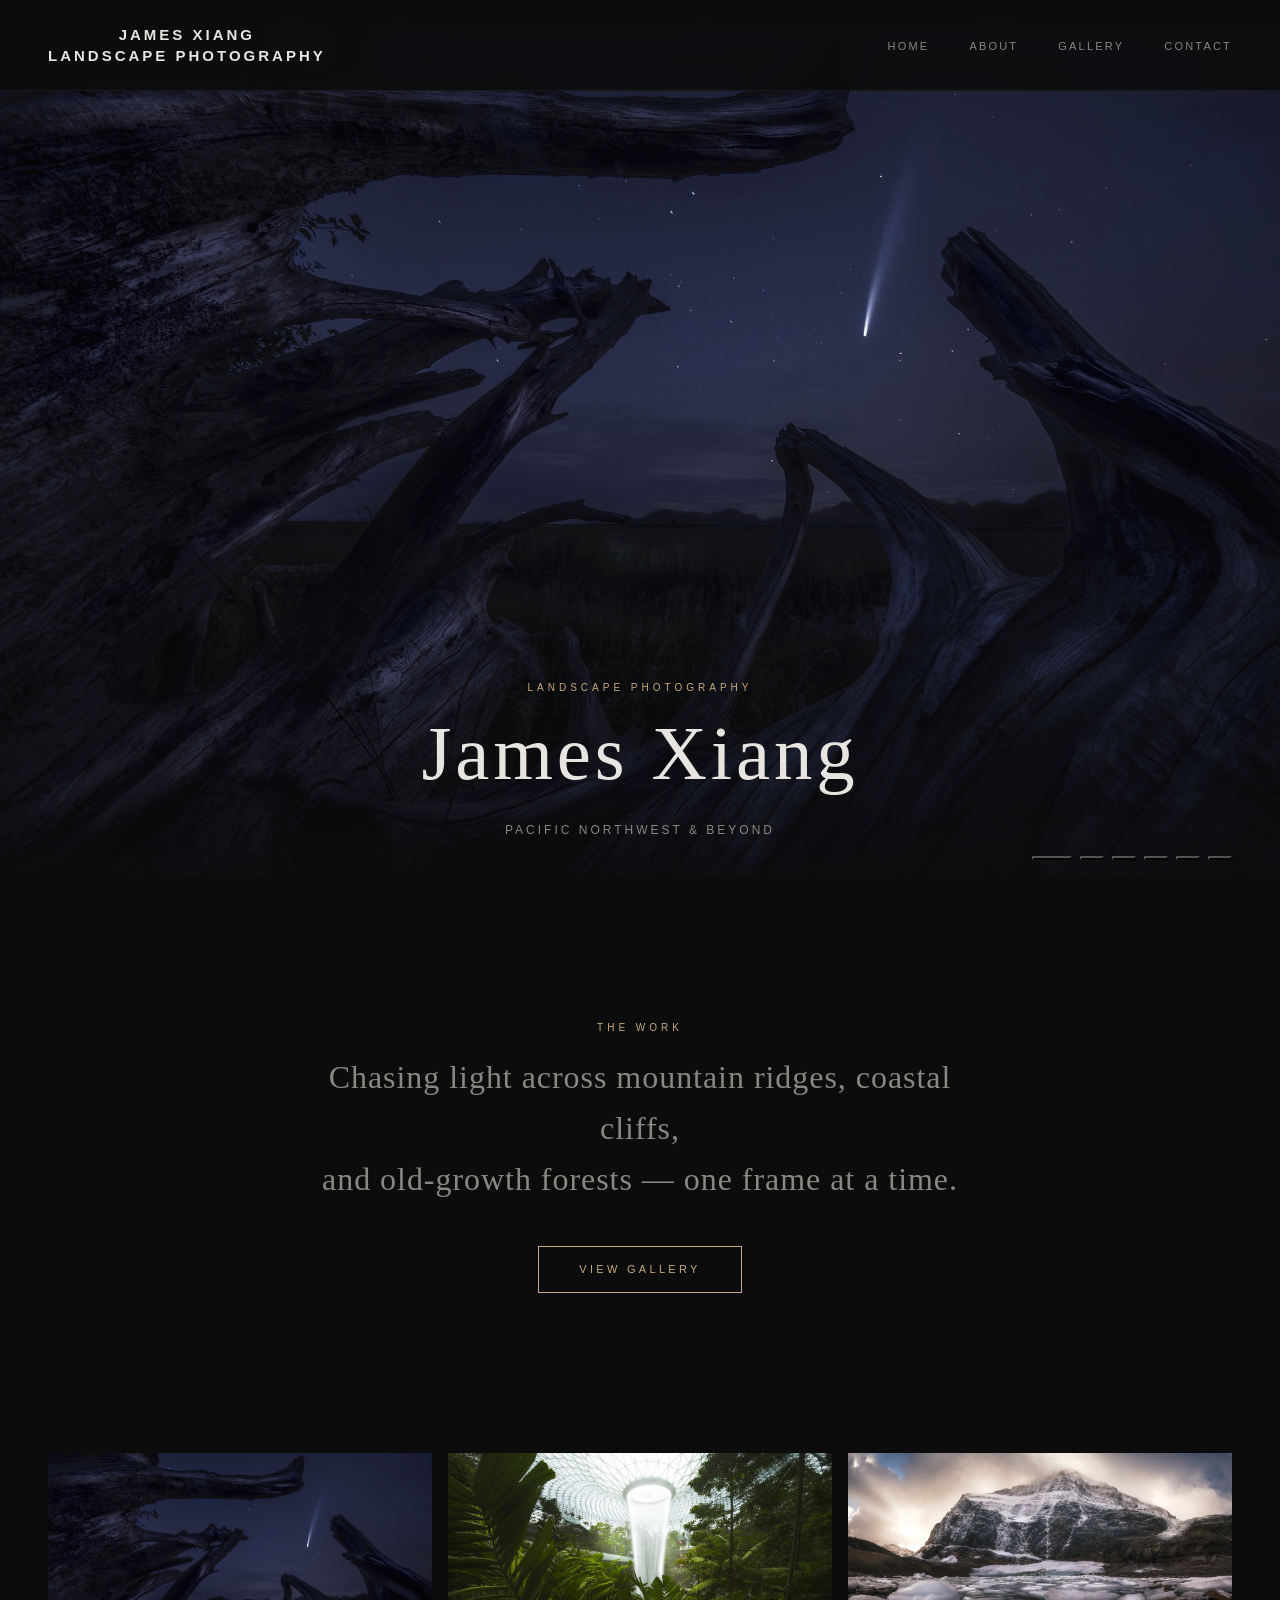
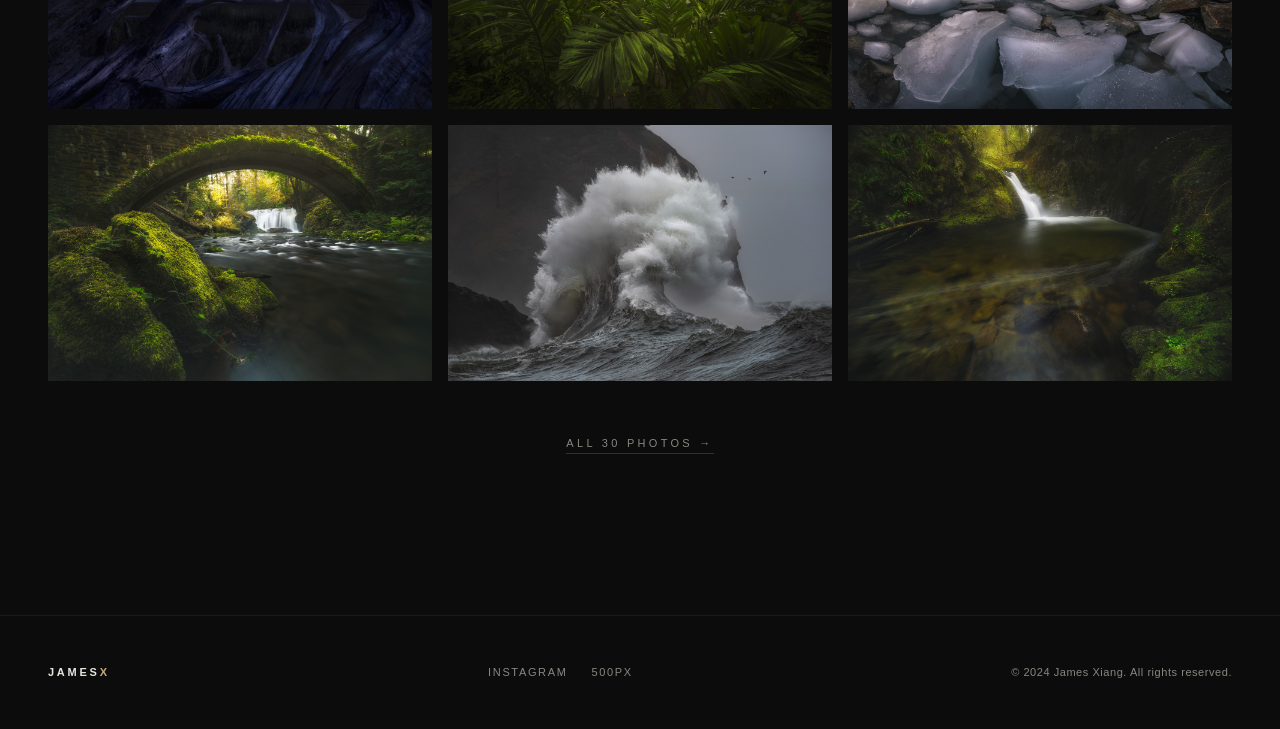
==== commit cd2d1d80: "Nav logo: line break between name + larger font (15px)" ====
--- a/index.html
+++ b/index.html
@@ -14,7 +14,7 @@
 
   <!-- Navigation -->
   <nav class="nav" role="navigation" aria-label="Main navigation">
-    <a href="index.html" class="nav-logo">James Xiang Landscape Photography</a>
+    <a href="index.html" class="nav-logo">James Xiang<br>Landscape Photography</a>
     <ul class="nav-links">
       <li><a href="index.html" class="active">Home</a></li>
       <li><a href="about.html">About</a></li>
--- a/css/style.css
+++ b/css/style.css
@@ -69,11 +69,13 @@
 }
 
 .nav-logo {
-  font-size: 13px;
+  font-size: 15px;
   font-weight: 700;
-  letter-spacing: 0.25em;
+  letter-spacing: 0.2em;
   text-transform: uppercase;
   color: var(--text);
+  line-height: 1.4;
+  text-align: center;
 }
 
 .nav-logo span {
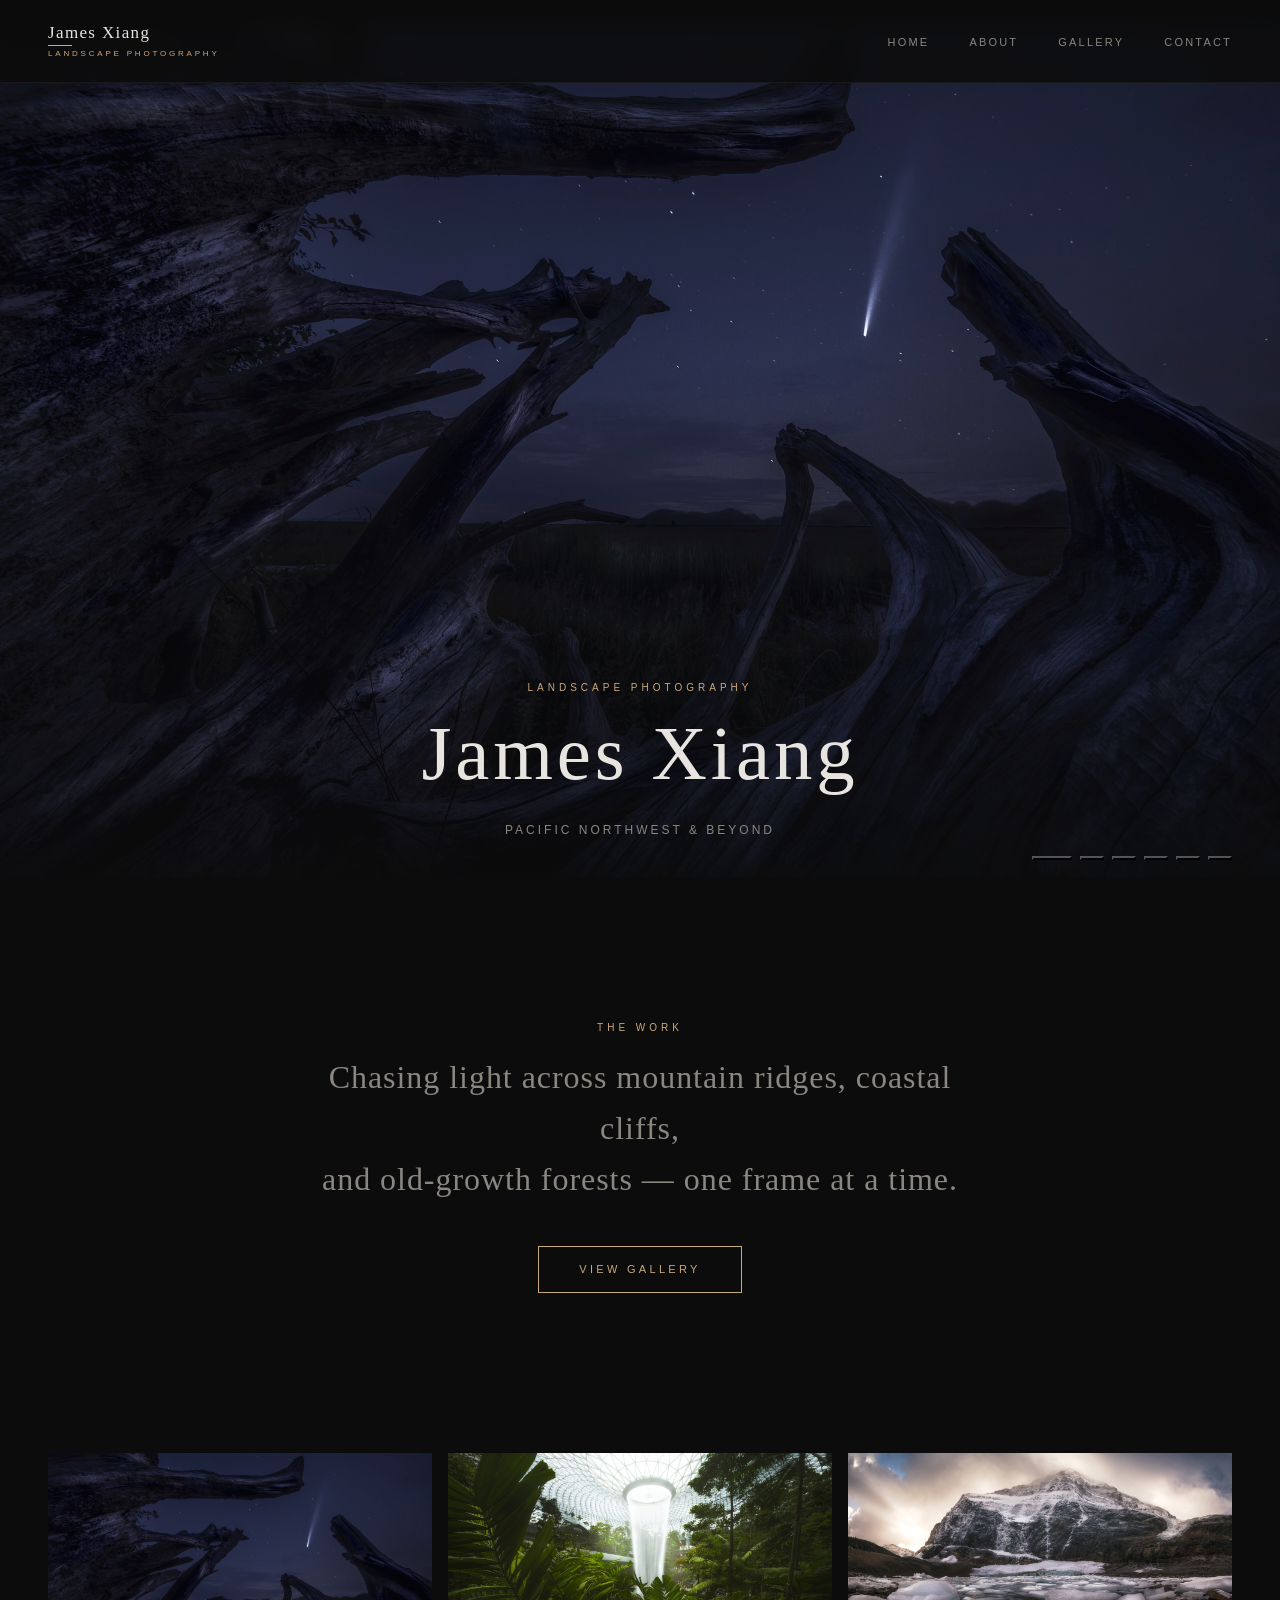
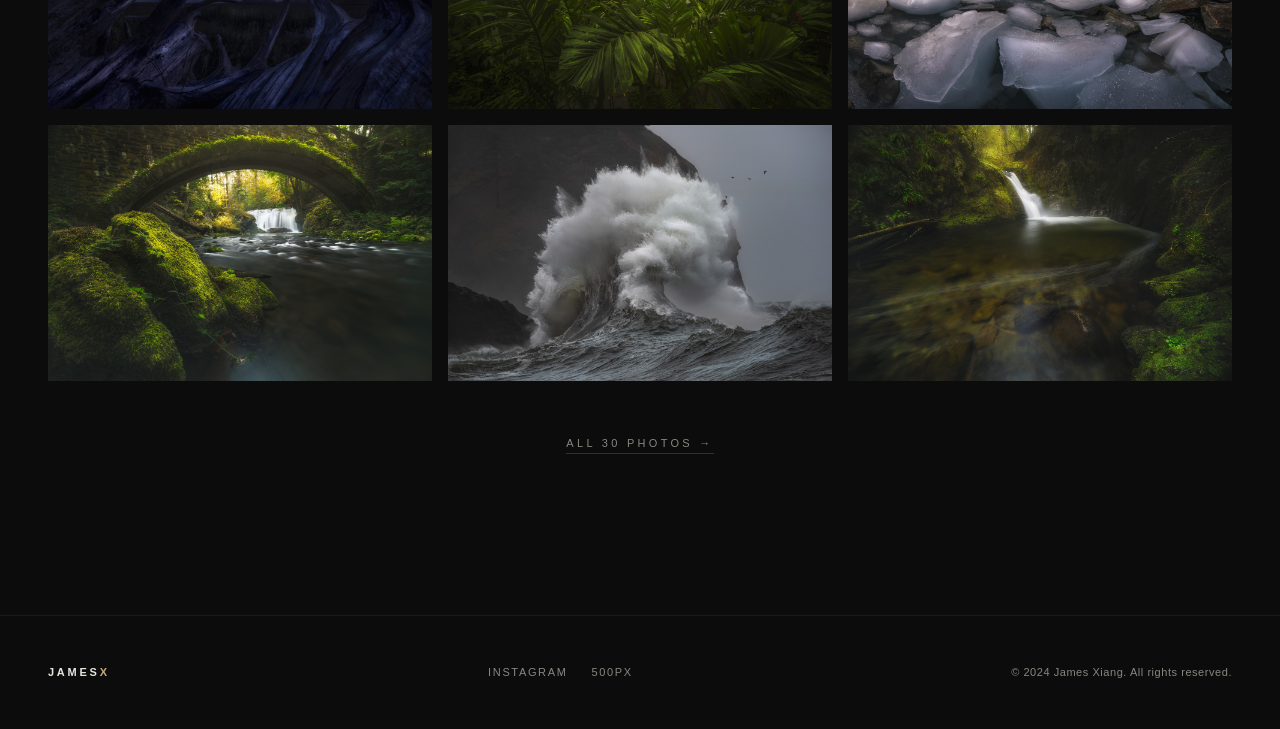
==== commit 05fb5543: "Redesign nav logo with serif name, gold separator line, and tagline accent" ====
--- a/index.html
+++ b/index.html
@@ -14,7 +14,7 @@
 
   <!-- Navigation -->
   <nav class="nav" role="navigation" aria-label="Main navigation">
-    <a href="index.html" class="nav-logo">James Xiang<br>Landscape Photography</a>
+    <a href="index.html" class="nav-logo"><span class="nav-logo-name">James Xiang</span><span class="nav-logo-tagline">Landscape Photography</span></a>
     <ul class="nav-links">
       <li><a href="index.html" class="active">Home</a></li>
       <li><a href="about.html">About</a></li>
--- a/css/style.css
+++ b/css/style.css
@@ -69,18 +69,42 @@
 }
 
 .nav-logo {
-  font-size: 15px;
-  font-weight: 700;
-  letter-spacing: 0.2em;
-  text-transform: uppercase;
+  display: flex;
+  flex-direction: column;
+  align-items: flex-start;
+  gap: 2px;
+  line-height: 1;
+}
+
+.nav-logo-name {
+  font-family: var(--font-serif);
+  font-size: 17px;
+  font-weight: 400;
+  letter-spacing: 0.08em;
   color: var(--text);
-  line-height: 1.4;
-  text-align: center;
-}
-
-.nav-logo span {
+  position: relative;
+  padding-bottom: 5px;
+}
+
+.nav-logo-name::after {
+  content: '';
+  position: absolute;
+  bottom: 0;
+  left: 0;
+  width: 24px;
+  height: 1px;
+  background: var(--accent);
+}
+
+.nav-logo-tagline {
+  font-size: 8px;
+  font-weight: 500;
+  letter-spacing: 0.35em;
+  text-transform: uppercase;
   color: var(--accent);
-}
+  margin-top: 2px;
+}
+
 
 .nav-links {
   display: flex;
@@ -696,6 +720,9 @@
 
 @media (max-width: 768px) {
   .nav { padding: 20px 24px; }
+  .nav-logo-name { font-size: 15px; }
+  .nav-logo-tagline { font-size: 7px; }
+  .nav-logo-name::after { width: 18px; }
   .nav-links { display: none; }
   .nav-hamburger { display: flex; }
 
